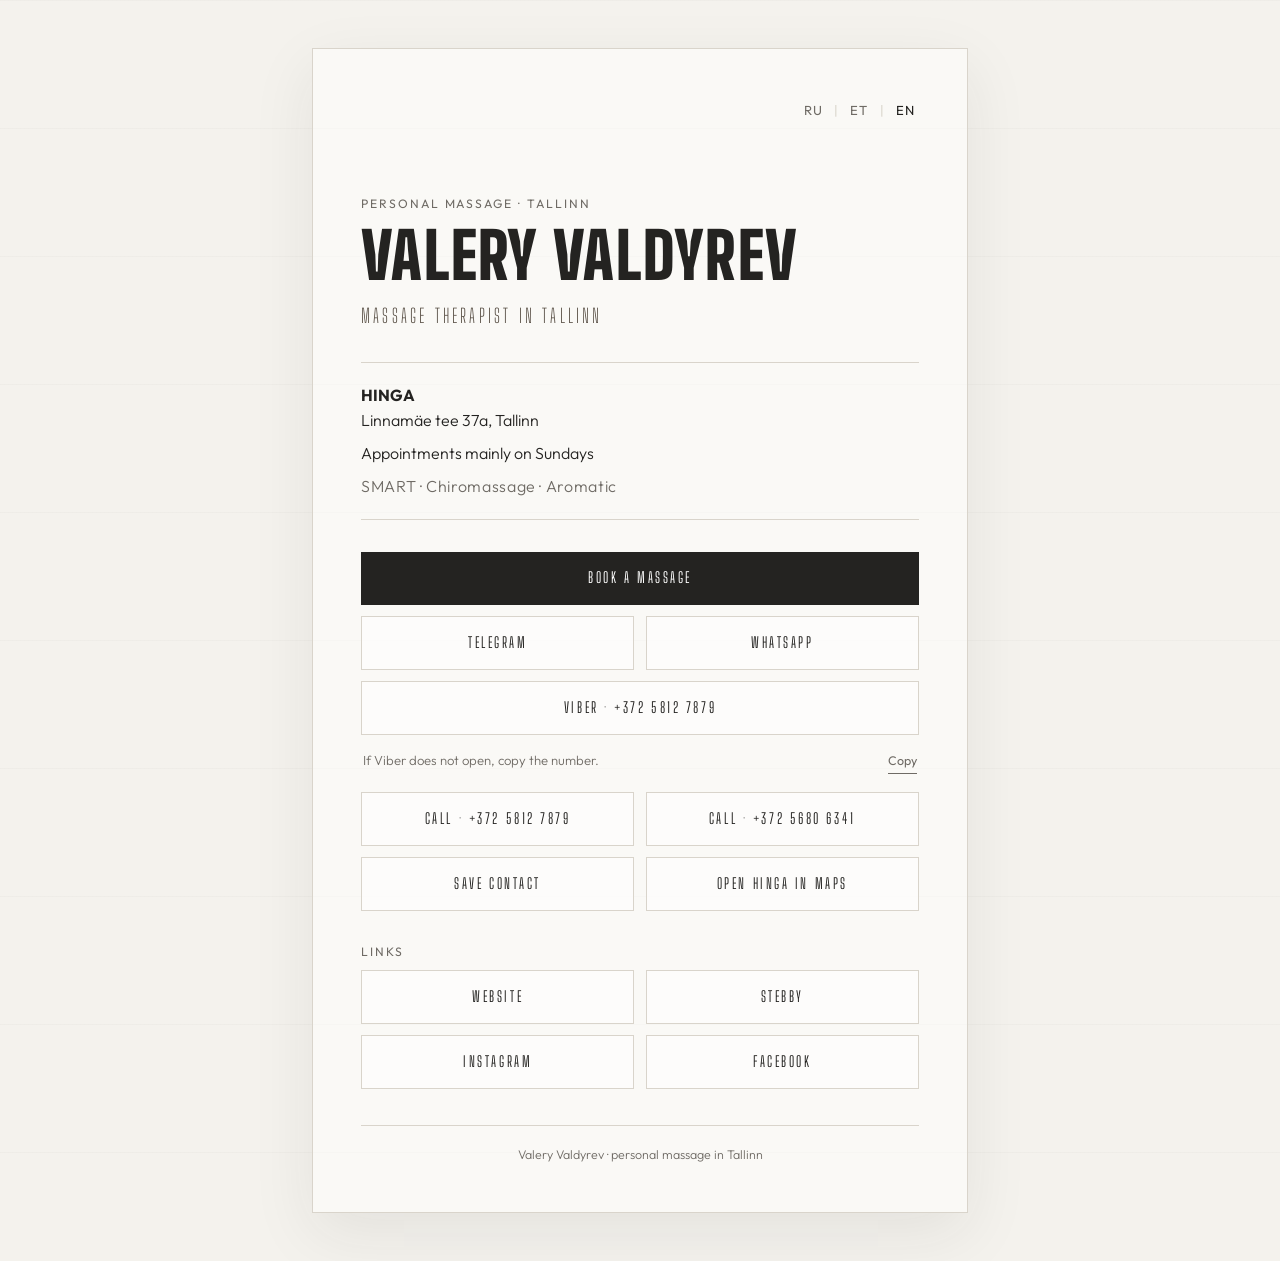
==== card/index.html @ 61d36085 "Add multilingual electronic contact card" ====
<!doctype html>
<html lang="ru">
<head>
  <meta charset="utf-8">
  <meta name="viewport" content="width=device-width, initial-scale=1">
  <meta name="theme-color" content="#242321">
  <meta name="description" content="Valery Valdyrev — massage therapist in Tallinn. Contacts, booking and social links.">
  <title>Valery Valdyrev — массажист в Таллинне</title>
  <link rel="preconnect" href="https://fonts.googleapis.com">
  <link rel="preconnect" href="https://fonts.gstatic.com" crossorigin>
  <link href="https://fonts.googleapis.com/css2?family=Big+Shoulders+Display:wght@300;400;700;900&amp;family=Montserrat:wght@300;400&amp;family=Outfit:wght@300;400&amp;family=Roboto+Condensed:wght@300;400;700;900&amp;display=swap" rel="stylesheet">
  <link rel="stylesheet" href="../assets/styles.css">
  <style>
    .card-page {
      min-width: 20rem;
      min-height: 100vh;
      padding: clamp(1rem, 4vw, 3rem) 1rem;
      background:
        linear-gradient(rgba(36, 35, 33, .025) 1px, transparent 1px),
        var(--paper);
      background-size: 100% 8rem;
    }

    .card-shell {
      width: min(100%, 41rem);
      margin: 0 auto;
      padding: clamp(1.35rem, 5vw, 3rem);
      border: 1px solid var(--line);
      background: rgba(255, 255, 255, .48);
      box-shadow: 0 1.25rem 3.75rem rgba(36, 35, 33, .08);
    }

    .card-language {
      display: flex;
      justify-content: flex-end;
      align-items: center;
      gap: .45rem;
      margin-bottom: clamp(2.25rem, 7vw, 4.5rem);
      font: 400 .82rem/1.4 var(--body);
      letter-spacing: .08em;
    }

    .card-language button {
      padding: .25rem;
      border: 0;
      background: transparent;
      color: var(--muted);
      cursor: pointer;
      font: inherit;
      letter-spacing: inherit;
    }

    .card-language button[aria-pressed="true"],
    .card-language button:hover {
      color: var(--ink);
    }

    .card-language span { color: var(--line); }

    .card-eyebrow,
    .card-section-title {
      margin: 0 0 .65rem;
      color: var(--muted);
      font: 400 .76rem/1.4 var(--body);
      letter-spacing: .16em;
      text-transform: uppercase;
    }

    .card-title {
      margin: 0;
      font: 900 clamp(2.35rem, 10vw, 4rem)/1.02 var(--display);
      letter-spacing: .08rem;
      text-transform: uppercase;
    }

    .card-role {
      margin: .85rem 0 2rem;
      color: var(--accent);
      font: 300 clamp(1rem, 3vw, 1.2rem)/1.5 var(--display);
      letter-spacing: .2rem;
      text-transform: uppercase;
    }

    .card-facts {
      margin-bottom: 2rem;
      padding: 1.25rem 0;
      border-top: 1px solid var(--line);
      border-bottom: 1px solid var(--line);
    }

    .card-facts p { margin: 0; line-height: 1.55; }
    .card-facts p + p { margin-top: .5rem; }
    .card-facts .card-services { color: var(--muted); letter-spacing: .04em; }

    .card-actions,
    .card-grid {
      display: grid;
      gap: .7rem;
    }

    .card-grid { grid-template-columns: repeat(2, minmax(0, 1fr)); }

    .card-button.button {
      width: 100%;
      min-height: 3.35rem;
      padding: .75rem 1rem;
      border-color: var(--line);
      background: rgba(255, 255, 255, .62);
      color: var(--ink);
      font-size: .92rem;
      letter-spacing: .16rem;
      line-height: 1.35;
      text-align: center;
      cursor: pointer;
    }

    .card-button.button:hover,
    .card-button.button:focus-visible {
      border-color: var(--ink);
      background: var(--white);
    }

    .card-button.card-primary {
      border-color: var(--ink);
      background: var(--ink);
      color: var(--white);
    }

    .card-button.card-primary:hover,
    .card-button.card-primary:focus-visible {
      background: transparent;
      color: var(--ink);
    }

    .card-section-title { margin-top: 2rem; }

    .card-viber-note {
      display: flex;
      align-items: center;
      justify-content: space-between;
      gap: .75rem;
      margin: -.1rem 0 .1rem;
      padding: .2rem .15rem .35rem;
      color: var(--muted);
      font-size: .82rem;
      line-height: 1.45;
    }

    .card-copy {
      flex: 0 0 auto;
      padding: .25rem 0;
      border: 0;
      border-bottom: 1px solid currentColor;
      background: transparent;
      color: inherit;
      font: 400 .78rem/1.4 var(--body);
      cursor: pointer;
    }

    .card-footer {
      margin-top: 2.25rem;
      padding-top: 1.25rem;
      border-top: 1px solid var(--line);
      color: var(--muted);
      font-size: .78rem;
      line-height: 1.5;
      text-align: center;
    }

    @media (max-width: 31rem) {
      .card-page { padding: 0; }
      .card-shell {
        min-height: 100vh;
        padding: 1.25rem;
        border: 0;
        box-shadow: none;
      }
      .card-language { margin-bottom: 2.5rem; }
      .card-grid { grid-template-columns: 1fr; }
      .card-title { font-size: clamp(2.25rem, 13vw, 3.25rem); }
    }
  </style>
</head>
<body class="card-page">
  <a class="skip-link" href="#main" data-i18n="skip">К основному содержанию</a>
  <main class="card-shell" id="main">
    <nav class="card-language" aria-label="Language">
      <button type="button" data-lang="ru" aria-pressed="false">RU</button><span aria-hidden="true">|</span>
      <button type="button" data-lang="et" aria-pressed="false">ET</button><span aria-hidden="true">|</span>
      <button type="button" data-lang="en" aria-pressed="false">EN</button>
    </nav>

    <header>
      <p class="card-eyebrow" data-i18n="eyebrow">Персональный массаж · Таллинн</p>
      <h1 class="card-title">Valery Valdyrev</h1>
      <p class="card-role" data-i18n="role">Массажист в Таллинне</p>
    </header>

    <section class="card-facts" aria-label="Practice details">
      <p><strong>HINGA</strong><br>Linnamäe tee 37a, Tallinn</p>
      <p data-i18n="sunday">Приём преимущественно по воскресеньям</p>
      <p class="card-services">SMART · Chiromassage · Aromatic</p>
    </section>

    <section class="card-actions" aria-label="Contact actions">
      <a class="button card-button card-primary" href="https://calendar.app.google/DD5P1f2JTCo2FeZb6" target="_blank" rel="noopener" data-i18n="book">Записаться на массаж</a>

      <div class="card-grid">
        <a class="button card-button" href="https://t.me/ValeryValdyrevMassage" target="_blank" rel="noopener">Telegram</a>
        <a class="button card-button" href="https://wa.me/37256806341" target="_blank" rel="noopener">WhatsApp</a>
      </div>

      <a class="button card-button" href="viber://chat?number=%2B37258127879">Viber · +372 5812 7879</a>
      <div class="card-viber-note">
        <span data-i18n="viberNote">Если Viber не открылся, скопируйте номер.</span>
        <button class="card-copy" type="button" data-copy-number="+37258127879" data-i18n="copy">Копировать</button>
      </div>

      <div class="card-grid">
        <a class="button card-button" href="tel:+37258127879"><span data-i18n="call">Позвонить</span>&nbsp;· +372 5812 7879</a>
        <a class="button card-button" href="tel:+37256806341"><span data-i18n="call">Позвонить</span>&nbsp;· +372 5680 6341</a>
      </div>

      <div class="card-grid">
        <a class="button card-button" href="valery-valdyrev.vcf" download data-i18n="save">Сохранить контакт</a>
        <a class="button card-button" href="https://www.google.com/maps/search/?api=1&amp;query=HINGA%2C%20Linnam%C3%A4e%20tee%2037a%2C%20Tallinn" target="_blank" rel="noopener" data-i18n="map">Открыть HINGA на карте</a>
      </div>
    </section>

    <p class="card-section-title" data-i18n="more">Ссылки</p>
    <section class="card-grid" aria-label="More links">
      <a class="button card-button" href="https://valeryvaldyrev-cyber.github.io/BST/" target="_blank" rel="noopener" data-i18n="site">Сайт</a>
      <a class="button card-button" href="https://app.stebby.eu/group/bodysoultime/services" target="_blank" rel="noopener">Stebby</a>
      <a class="button card-button" href="https://www.instagram.com/valery_valdyrev_massage/" target="_blank" rel="noopener">Instagram</a>
      <a class="button card-button" href="https://www.facebook.com/profile.php?id=61594627763206" target="_blank" rel="noopener">Facebook</a>
    </section>

    <footer class="card-footer" data-i18n="footer">Valery Valdyrev · персональный массаж в Таллинне</footer>
  </main>

  <script>
    const translations = {
      ru: {
        title: "Valery Valdyrev — массажист в Таллинне",
        skip: "К основному содержанию",
        eyebrow: "Персональный массаж · Таллинн",
        role: "Массажист в Таллинне",
        sunday: "Приём преимущественно по воскресеньям",
        book: "Записаться на массаж",
        viberNote: "Если Viber не открылся, скопируйте номер.",
        copy: "Копировать",
        copied: "Скопировано",
        call: "Позвонить",
        save: "Сохранить контакт",
        map: "Открыть HINGA на карте",
        more: "Ссылки",
        site: "Сайт",
        footer: "Valery Valdyrev · персональный массаж в Таллинне"
      },
      et: {
        title: "Valery Valdyrev — massöör Tallinnas",
        skip: "Liigu põhisisu juurde",
        eyebrow: "Personaalne massaaž · Tallinn",
        role: "Massöör Tallinnas",
        sunday: "Vastuvõtt peamiselt pühapäeviti",
        book: "Broneeri massaaž",
        viberNote: "Kui Viber ei avane, kopeeri number.",
        copy: "Kopeeri",
        copied: "Kopeeritud",
        call: "Helista",
        save: "Salvesta kontakt",
        map: "Ava HINGA kaardil",
        more: "Lingid",
        site: "Veebileht",
        footer: "Valery Valdyrev · personaalne massaaž Tallinnas"
      },
      en: {
        title: "Valery Valdyrev — massage therapist in Tallinn",
        skip: "Skip to main content",
        eyebrow: "Personal massage · Tallinn",
        role: "Massage therapist in Tallinn",
        sunday: "Appointments mainly on Sundays",
        book: "Book a massage",
        viberNote: "If Viber does not open, copy the number.",
        copy: "Copy",
        copied: "Copied",
        call: "Call",
        save: "Save contact",
        map: "Open HINGA in Maps",
        more: "Links",
        site: "Website",
        footer: "Valery Valdyrev · personal massage in Tallinn"
      }
    };

    let currentLanguage = "ru";

    function setLanguage(language) {
      currentLanguage = translations[language] ? language : "ru";
      const copy = translations[currentLanguage];
      document.documentElement.lang = currentLanguage;
      document.title = copy.title;
      document.querySelectorAll("[data-i18n]").forEach((element) => {
        element.textContent = copy[element.dataset.i18n];
      });
      document.querySelectorAll("[data-lang]").forEach((button) => {
        button.setAttribute("aria-pressed", String(button.dataset.lang === currentLanguage));
      });
      localStorage.setItem("card-language", currentLanguage);
    }

    document.querySelectorAll("[data-lang]").forEach((button) => {
      button.addEventListener("click", () => setLanguage(button.dataset.lang));
    });

    document.querySelector("[data-copy-number]").addEventListener("click", async (event) => {
      const button = event.currentTarget;
      const number = button.dataset.copyNumber;
      try {
        if (navigator.clipboard && window.isSecureContext) {
          await navigator.clipboard.writeText(number);
        } else {
          const input = document.createElement("textarea");
          input.value = number;
          input.setAttribute("readonly", "");
          input.style.position = "fixed";
          input.style.opacity = "0";
          document.body.appendChild(input);
          input.select();
          document.execCommand("copy");
          input.remove();
        }
        button.textContent = translations[currentLanguage].copied;
        window.setTimeout(() => {
          button.textContent = translations[currentLanguage].copy;
        }, 1800);
      } catch (error) {
        window.prompt(translations[currentLanguage].copy, number);
      }
    });

    const savedLanguage = localStorage.getItem("card-language");
    const browserLanguage = navigator.language.slice(0, 2).toLowerCase();
    setLanguage(savedLanguage || (translations[browserLanguage] ? browserLanguage : "ru"));
  </script>
</body>
</html>
---- assets/styles.css ----
:root {
  --ink: #242321;
  --muted: #6f6b65;
  --paper: #f4f2ed;
  --paper-deep: #ebe7df;
  --white: #fff;
  --line: #d9d4cb;
  --accent: #584f45;
  --display: "Big Shoulders Display", "Roboto Condensed", "Arial Narrow", sans-serif;
  --body: "Outfit", "Montserrat", Arial, sans-serif;
  --content: 47.5rem;
  --measure: 47.5rem;
}

* {
  box-sizing: border-box;
}

html {
  scroll-behavior: smooth;
  scroll-padding-top: 5rem;
}

body {
  margin: 0;
  background: var(--paper);
  color: var(--ink);
  font-family: var(--body);
  font-size: 1rem;
  font-weight: 300;
  line-height: 1.7;
}

body.menu-open {
  overflow: hidden;
}

a {
  color: inherit;
}

.location-link {
  color: inherit;
  text-decoration: none;
  transition: opacity .2s ease;
}

.location-link:hover {
  opacity: .72;
}

.location-link:focus-visible {
  outline: 1px solid currentColor;
  outline-offset: 3px;
  opacity: .82;
}

img {
  display: block;
  max-width: 100%;
}

button,
a {
  -webkit-tap-highlight-color: transparent;
}

:focus-visible {
  outline: 3px solid #8b7764;
  outline-offset: 4px;
}

.skip-link {
  position: fixed;
  left: 1rem;
  top: 1rem;
  z-index: 2000;
  transform: translateY(-200%);
  background: var(--ink);
  color: var(--white);
  padding: .65rem 1rem;
  text-decoration: none;
}

.skip-link:focus {
  transform: none;
}

.shell {
  width: min(calc(100% - 2.5rem), var(--content));
  margin-inline: auto;
}

.site-header {
  position: absolute;
  inset: 0 0 auto;
  z-index: 20;
  color: var(--white);
}

.header-inner {
  width: min(calc(100% - 5rem), 68.75rem);
  min-height: 4.5rem;
  display: flex;
  align-items: center;
  justify-content: flex-end;
  gap: 1.5rem;
}

.wordmark {
  display: none;
}

.header-actions {
  display: flex;
  align-items: center;
  gap: 1.25rem;
}

.language-switcher {
  display: flex;
  align-items: center;
  gap: .5rem;
  font-family: var(--body);
  font-size: .88rem;
  font-weight: 400;
  letter-spacing: .08em;
}

.language-switcher a {
  color: rgba(255,255,255,.6);
  text-decoration: none;
}

.language-switcher a[aria-current="page"],
.language-switcher a:hover {
  color: var(--white);
}

.language-switcher span {
  color: rgba(255,255,255,.3);
}

.menu-toggle {
  display: none;
  align-items: center;
  gap: .65rem;
  border: 0;
  background: transparent;
  color: inherit;
  cursor: pointer;
  font: 400 1.05rem/1 var(--display);
  letter-spacing: .375rem;
  padding: .75rem 0;
  text-transform: uppercase;
}

.menu-lines,
.menu-lines::before,
.menu-lines::after {
  display: block;
  width: 1.15rem;
  height: 1px;
  background: currentColor;
  content: "";
  transition: transform .2s ease;
}

.menu-lines::before { transform: translateY(-.35rem); }
.menu-lines::after { transform: translateY(.3rem); }

.desktop-nav {
  position: absolute;
  left: 0;
  right: 0;
  bottom: 0;
  z-index: 2;
  border-top: 1px solid rgba(255,255,255,.24);
  min-height: 6.6rem;
  display: flex;
  align-items: center;
  background: rgba(37,36,33,.88);
  backdrop-filter: blur(10px);
}

.desktop-nav ul {
  display: flex;
  justify-content: center;
  list-style: none;
  margin: 0;
  padding: 0;
  width: 100%;
}

.desktop-nav a {
  display: block;
  padding: .875rem 1rem;
  color: rgba(255,255,255,.84);
  font: 400 1.15rem/1.7 var(--display);
  letter-spacing: .375rem;
  text-decoration: none;
  text-transform: uppercase;
}

.desktop-nav a:hover {
  color: var(--white);
}

.mobile-nav {
  position: fixed;
  inset: 0;
  z-index: 1000;
  display: grid;
  place-items: center;
  visibility: hidden;
  opacity: 0;
  background: rgba(27,26,24,.97);
  color: var(--white);
  transition: opacity .2s ease, visibility .2s ease;
}

.mobile-nav.open {
  visibility: visible;
  opacity: 1;
}

.mobile-nav ul {
  width: min(100%, 28rem);
  list-style: none;
  margin: 0;
  padding: 0;
}

.mobile-nav li {
  border-top: 1px solid rgba(255,255,255,.1);
}

.mobile-nav li:last-child {
  border-bottom: 1px solid rgba(255,255,255,.1);
}

.mobile-nav a {
  display: block;
  padding: 1rem 2rem;
  font: 400 1.15rem/1.7 var(--display);
  letter-spacing: .375rem;
  text-align: center;
  text-decoration: none;
  text-transform: uppercase;
}

.menu-close {
  position: absolute;
  top: 1rem;
  right: 1rem;
  width: 3rem;
  height: 3rem;
  border: 0;
  background: transparent;
  color: var(--white);
  cursor: pointer;
  font: 300 2rem/1 var(--body);
}

.hero {
  position: relative;
  min-height: 100svh;
  display: flex;
  align-items: center;
  justify-content: center;
  overflow: hidden;
  padding: 5rem 1.25rem 6.6rem;
  background: #292724;
  color: var(--white);
}

.hero::before {
  position: absolute;
  inset: 0;
  pointer-events: none;
  background:
    linear-gradient(rgba(20,19,17,.75), rgba(20,19,17,.75)),
    url("../pexels-anntarazevich-6560304.jpg") 68% 42% / cover no-repeat;
  content: "";
}

.hero::after {
  position: absolute;
  inset: 0;
  pointer-events: none;
  background: linear-gradient(180deg, rgba(0,0,0,.1), transparent 30%, rgba(0,0,0,.18));
  content: "";
}

.hero-content {
  position: relative;
  z-index: 1;
  width: min(100%, 30.65rem);
  display: flex;
  flex-direction: column;
  align-items: center;
  margin-inline: auto;
  text-align: center;
}

.hero-content.shell {
  width: min(100%, 30.65rem);
}

.hero-kicker {
  display: none;
}

.hero h1 {
  order: 1;
  width: 100%;
  max-width: none;
  margin: 0 0 .625rem;
  font: 900 4rem/1.7 var(--display);
  letter-spacing: .125rem;
  text-transform: uppercase;
}

.hero-role {
  order: 2;
  width: 100%;
  margin: 0 0 .9375rem;
  font: 300 1.2rem/1.7 var(--display);
  letter-spacing: .25rem;
  text-transform: uppercase;
}

.hero-services {
  order: 3;
  margin: 0;
  color: rgba(255,255,255,.7);
  font-size: .82rem;
  letter-spacing: .09em;
}

.hero-location {
  order: 5;
  margin: 1.5rem 0 0;
  color: rgba(255,255,255,.8);
  font-size: .95rem;
  font-weight: 300;
  letter-spacing: .03125rem;
  line-height: 1.5;
}

.button {
  display: inline-flex;
  align-items: center;
  justify-content: center;
  border: 1px solid currentColor;
  font: 400 1rem/1.7 var(--display);
  letter-spacing: .375rem;
  padding: .875rem 2.25rem;
  text-decoration: none;
  text-transform: uppercase;
  transition: background .2s ease, color .2s ease, border-color .2s ease;
}

.hero .button {
  order: 4;
  margin-top: 2rem;
  color: var(--white);
}

.hero .button:hover {
  background: var(--white);
  color: var(--ink);
}

.button-dark {
  background: var(--ink);
  color: var(--white);
  border-color: var(--ink);
}

.button-dark:hover {
  background: transparent;
  color: var(--ink);
}

.section {
  padding: 3.75rem 1.25rem;
}

.section + .section {
  border-top: 1px solid var(--line);
}

.section-eyebrow {
  margin: 0 0 .5rem;
  color: var(--muted);
  font: 400 .8rem/1.4 var(--body);
  letter-spacing: .16em;
  text-transform: uppercase;
}

.section h2 {
  max-width: none;
  margin: 0 0 1.5625rem;
  padding: 0 0 .625rem;
  border-bottom: 1px solid var(--line);
  font: 700 1.6rem/1.7 var(--display);
  letter-spacing: .1875rem;
  text-transform: uppercase;
}

.intro {
  max-width: var(--measure);
  color: var(--muted);
  font-size: 1rem;
  line-height: 1.7;
}

.price-list {
  width: calc(100% - 5.125rem);
  margin: 1.5625rem auto 0;
}

.price-row {
  display: grid;
  grid-template-columns: minmax(0, 1fr) auto;
  gap: .35rem 1.25rem;
  align-items: start;
  padding: .9375rem 0;
  border-bottom: 1px solid var(--line);
}

.service-name {
  margin: 0;
  font: 400 1rem/1.7 var(--body);
  letter-spacing: normal;
}

.service-description {
  grid-column: 1 / -1;
  grid-row: 2;
  margin: 0;
  color: var(--muted);
  font-size: .95rem;
  line-height: 1.6;
}

.service-price {
  margin: 0;
  font-size: 1rem;
  line-height: 1.7;
  text-align: right;
  white-space: nowrap;
}

.section-cta {
  width: calc(100% - 5.125rem);
  margin: 1.875rem auto 0;
}

.section-cta .button {
  width: 100%;
}

.about-grid,
.location-grid {
  display: grid;
  grid-template-columns: minmax(0, 1fr) 16rem;
  gap: 3.5rem;
  align-items: center;
}

.about-copy p {
  max-width: var(--measure);
  margin: 0 0 .9375rem;
}

.about-photo {
  width: 100%;
  aspect-ratio: 4 / 5;
  margin: 0;
  overflow: hidden;
  background: var(--paper-deep);
}

.about-photo img {
  width: 100%;
  height: 100%;
  display: block;
  object-fit: cover;
  object-position: 39% 47%;
  transform: scale(1.42);
  transform-origin: 39% 47%;
}

.portrait-placeholder {
  min-height: 20rem;
  display: flex;
  align-items: flex-end;
  padding: 1rem;
  border: 1px solid var(--line);
  background: var(--paper-deep);
}

.portrait-placeholder span {
  background: rgba(244,242,237,.92);
  color: var(--ink);
  font-size: .78rem;
  letter-spacing: .08em;
  padding: .55rem .75rem;
  text-transform: uppercase;
}

.massage-cards {
  display: grid;
  grid-template-columns: repeat(3, 1fr);
  border-top: 1px solid var(--ink);
  border-bottom: 1px solid var(--ink);
}

.massage-card {
  min-height: 12rem;
  display: flex;
  flex-direction: column;
  padding: 1.5rem;
  border-right: 1px solid var(--line);
}

.massage-card:last-child {
  border-right: 0;
}

.massage-number {
  color: var(--muted);
  font: 400 .75rem/1 var(--display);
  letter-spacing: .12em;
}

.massage-card h3 {
  margin: auto 0 .75rem;
  font: 700 1.25rem/1.4 var(--display);
  letter-spacing: .08em;
  text-transform: uppercase;
}

.massage-card p {
  margin: 0;
  color: var(--muted);
}

.faq-list {
  border-top: 1px solid var(--ink);
}

.faq-item {
  border-bottom: 1px solid var(--line);
}

.faq-question {
  width: 100%;
  display: grid;
  grid-template-columns: 1fr auto;
  gap: 2rem;
  align-items: center;
  border: 0;
  background: transparent;
  color: var(--ink);
  cursor: pointer;
  font: 400 1.1rem/normal var(--body);
  letter-spacing: .03125rem;
  padding: 1.25rem 0;
  text-align: left;
}

.faq-icon {
  font-size: 1.5rem;
  font-weight: 300;
  transition: transform .2s ease;
}

.faq-question[aria-expanded="true"] .faq-icon {
  transform: rotate(45deg);
}

.faq-answer {
  max-width: var(--measure);
  overflow: hidden;
}

.faq-answer[hidden] {
  display: none;
}

.faq-answer p {
  margin: 0;
  padding: 0 3rem 1.25rem 0;
  color: var(--muted);
}

.location-card {
  padding: 2rem;
  background: var(--paper-deep);
}

.location-card h3 {
  margin: 0 0 1rem;
  font: 700 1.5rem/1.4 var(--display);
  letter-spacing: .08em;
  text-transform: uppercase;
}

.location-card address {
  font-style: normal;
}

.contact-list {
  list-style: none;
  margin: 2rem 0 0;
  padding: 0;
}

.contact-list li {
  display: grid;
  grid-template-columns: 6rem 1fr;
  gap: 1rem;
  padding: .85rem 0;
  border-bottom: 1px solid var(--line);
}

.contact-label {
  color: var(--muted);
  font-size: .78rem;
  letter-spacing: .1em;
  text-transform: uppercase;
}

.todo-links {
  margin-top: 1.5rem;
  color: var(--muted);
  font-size: .85rem;
}

.closing {
  background: var(--ink);
  color: var(--white);
  text-align: center;
}

.closing h2 {
  max-width: none;
  margin-inline: auto;
}

.closing p {
  margin: -1rem 0 1.8rem;
  color: rgba(255,255,255,.68);
}

.closing .button:hover {
  background: var(--white);
  color: var(--ink);
}

.site-footer {
  padding: 2rem 0;
  border-top: 1px solid rgba(255,255,255,.12);
  background: var(--ink);
  color: rgba(255,255,255,.55);
  font-size: .8rem;
}

.footer-inner {
  display: flex;
  justify-content: space-between;
  gap: 2rem;
}

.site-footer p {
  margin: 0;
}

@media (max-width: 820px) {
  .desktop-nav { display: none; }
  .menu-toggle {
    position: fixed;
    left: 50%;
    bottom: 0;
    z-index: 900;
    display: inline-flex;
    transform: translateX(-50%);
    margin: 0;
    padding: 1rem 1.125rem;
    line-height: normal;
    background: rgba(37,36,33,.9);
    backdrop-filter: blur(10px);
  }

  .header-inner {
    width: calc(100% - 2.5rem);
    min-height: 4rem;
  }

  .hero {
    min-height: 100svh;
    padding: 4rem 1.25rem 3.3125rem;
  }

  .hero::before {
    background:
      linear-gradient(180deg, rgba(24,23,21,.52), rgba(24,23,21,.76)),
      url("../pexels-anntarazevich-6560304.jpg") 65% center / cover no-repeat;
  }

  .hero h1 {
    font-size: 2rem;
    line-height: 1.7;
  }

  .about-grid,
  .location-grid {
    grid-template-columns: 1fr;
  }

  .portrait-placeholder {
    min-height: 20rem;
    max-width: 22rem;
  }

  .about-photo {
    max-width: 22rem;
  }

  .massage-cards {
    grid-template-columns: 1fr;
  }

  .massage-card {
    min-height: 10rem;
    border-right: 0;
    border-bottom: 1px solid var(--line);
  }

  .massage-card:last-child {
    border-bottom: 0;
  }
}

@media (max-width: 520px) {
  .shell {
    width: min(calc(100% - 2.5rem), var(--content));
  }

  .header-actions {
    gap: .8rem;
  }

  .language-switcher {
    gap: .4rem;
    font-size: .82rem;
  }

  .hero-services {
    font-size: .78rem;
    letter-spacing: .06em;
  }

  .hero .button {
    max-width: 100%;
    padding-inline: 1.5rem;
  }

  .section {
    padding: 2.5rem 1.25rem;
  }

  .section h2 {
    font-size: 1.4rem;
    line-height: 1.7;
  }

  .price-list,
  .section-cta {
    width: calc(100% - 2.625rem);
  }

  .contact-list li {
    grid-template-columns: 1fr;
    gap: .25rem;
  }

  .footer-inner {
    flex-direction: column;
    gap: .5rem;
  }
}

@media (prefers-reduced-motion: reduce) {
  html { scroll-behavior: auto; }
  *, *::before, *::after {
    scroll-behavior: auto !important;
    transition-duration: .01ms !important;
  }
}
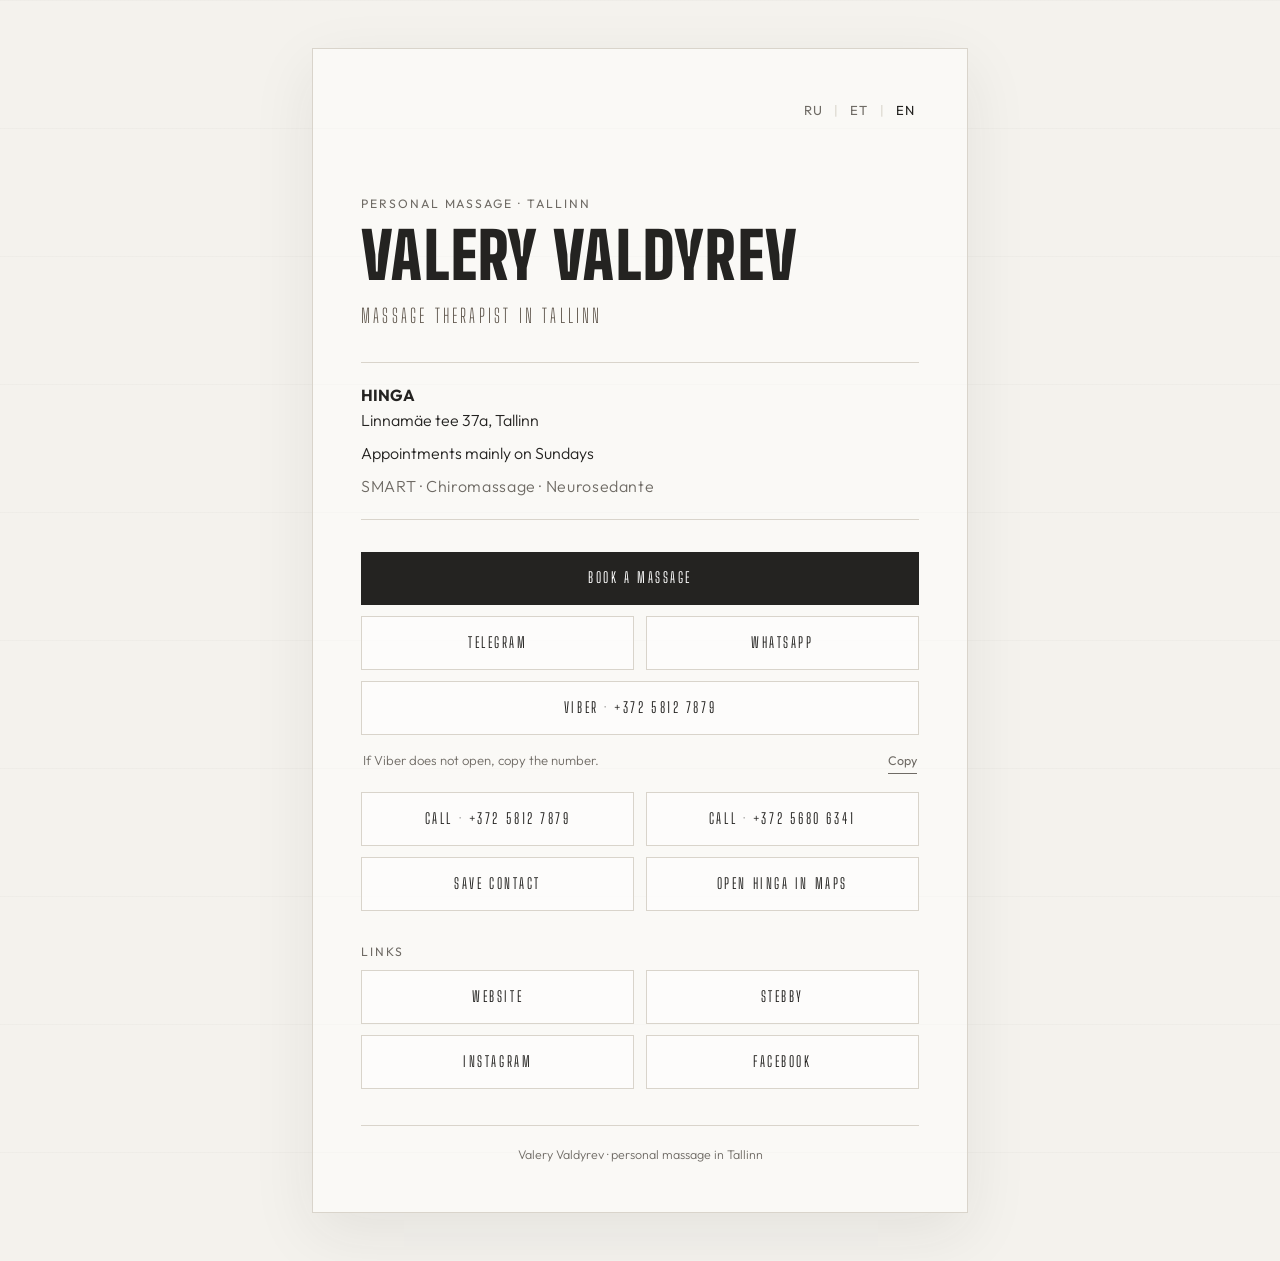
==== commit ad6f63ac: "Update e-card service to Neurosedante" ====
--- a/card/index.html
+++ b/card/index.html
@@ -199,7 +199,7 @@
     <section class="card-facts" aria-label="Practice details">
       <p><strong>HINGA</strong><br>Linnamäe tee 37a, Tallinn</p>
       <p data-i18n="sunday">Приём преимущественно по воскресеньям</p>
-      <p class="card-services">SMART · Chiromassage · Aromatic</p>
+      <p class="card-services">SMART · Chiromassage · Neurosedante</p>
     </section>
 
     <section class="card-actions" aria-label="Contact actions">
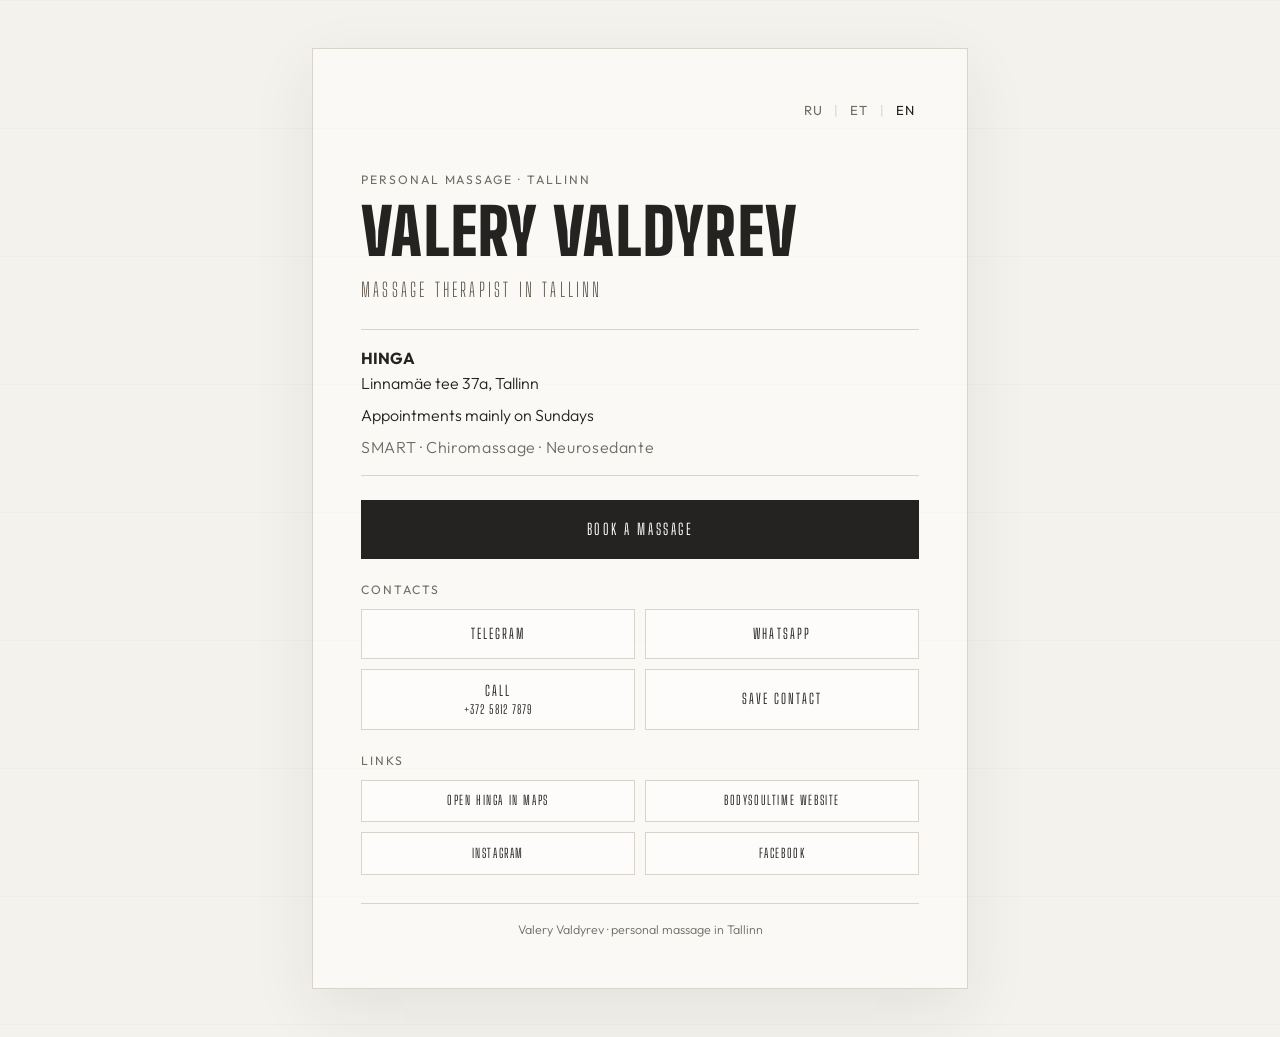
==== commit ad16d343: "Compact digital card contacts and links" ====
--- a/card/index.html
+++ b/card/index.html
@@ -35,7 +35,7 @@
       justify-content: flex-end;
       align-items: center;
       gap: .45rem;
-      margin-bottom: clamp(2.25rem, 7vw, 4.5rem);
+      margin-bottom: clamp(1.5rem, 5vw, 3rem);
       font: 400 .82rem/1.4 var(--body);
       letter-spacing: .08em;
     }
@@ -74,7 +74,7 @@
     }
 
     .card-role {
-      margin: .85rem 0 2rem;
+      margin: .75rem 0 1.5rem;
       color: var(--accent);
       font: 300 clamp(1rem, 3vw, 1.2rem)/1.5 var(--display);
       letter-spacing: .2rem;
@@ -82,35 +82,44 @@
     }
 
     .card-facts {
-      margin-bottom: 2rem;
-      padding: 1.25rem 0;
+      margin-bottom: 1.5rem;
+      padding: 1rem 0;
       border-top: 1px solid var(--line);
       border-bottom: 1px solid var(--line);
     }
 
     .card-facts p { margin: 0; line-height: 1.55; }
-    .card-facts p + p { margin-top: .5rem; }
+    .card-facts p + p { margin-top: .45rem; }
     .card-facts .card-services { color: var(--muted); letter-spacing: .04em; }
 
-    .card-actions,
-    .card-grid {
+    .card-actions {
       display: grid;
       gap: .7rem;
     }
 
-    .card-grid { grid-template-columns: repeat(2, minmax(0, 1fr)); }
+    .card-contact-grid,
+    .card-secondary {
+      display: grid;
+      grid-template-columns: repeat(2, minmax(0, 1fr));
+      gap: .65rem;
+    }
 
     .card-button.button {
+      display: flex;
+      align-items: center;
+      justify-content: center;
       width: 100%;
-      min-height: 3.35rem;
-      padding: .75rem 1rem;
+      min-height: 3.15rem;
+      padding: .7rem .85rem;
       border-color: var(--line);
       background: rgba(255, 255, 255, .62);
       color: var(--ink);
-      font-size: .92rem;
-      letter-spacing: .16rem;
-      line-height: 1.35;
+      font-size: .88rem;
+      letter-spacing: .13rem;
+      line-height: 1.3;
       text-align: center;
+      white-space: normal;
+      overflow-wrap: anywhere;
       cursor: pointer;
     }
 
@@ -121,9 +130,12 @@
     }
 
     .card-button.card-primary {
+      min-height: 3.65rem;
       border-color: var(--ink);
       background: var(--ink);
       color: var(--white);
+      font-size: .96rem;
+      letter-spacing: .16rem;
     }
 
     .card-button.card-primary:hover,
@@ -132,34 +144,30 @@
       color: var(--ink);
     }
 
-    .card-section-title { margin-top: 2rem; }
-
-    .card-viber-note {
-      display: flex;
-      align-items: center;
-      justify-content: space-between;
-      gap: .75rem;
-      margin: -.1rem 0 .1rem;
-      padding: .2rem .15rem .35rem;
-      color: var(--muted);
-      font-size: .82rem;
-      line-height: 1.45;
-    }
-
-    .card-copy {
-      flex: 0 0 auto;
-      padding: .25rem 0;
-      border: 0;
-      border-bottom: 1px solid currentColor;
-      background: transparent;
-      color: inherit;
-      font: 400 .78rem/1.4 var(--body);
-      cursor: pointer;
+    .card-call {
+      flex-direction: column;
+      gap: .12rem;
+    }
+
+    .card-number {
+      font-size: .76rem;
+      letter-spacing: .06rem;
+    }
+
+    .card-section-title {
+      margin: 1.4rem 0 .65rem;
+    }
+
+    .card-button.card-compact {
+      min-height: 2.65rem;
+      padding: .55rem .65rem;
+      font-size: .8rem;
+      letter-spacing: .1rem;
     }
 
     .card-footer {
-      margin-top: 2.25rem;
-      padding-top: 1.25rem;
+      margin-top: 1.75rem;
+      padding-top: 1.1rem;
       border-top: 1px solid var(--line);
       color: var(--muted);
       font-size: .78rem;
@@ -169,15 +177,47 @@
 
     @media (max-width: 31rem) {
       .card-page { padding: 0; }
+
       .card-shell {
         min-height: 100vh;
-        padding: 1.25rem;
+        padding: 1rem 1.1rem 1.25rem;
         border: 0;
         box-shadow: none;
       }
-      .card-language { margin-bottom: 2.5rem; }
-      .card-grid { grid-template-columns: 1fr; }
+
+      .card-language { margin-bottom: 1.25rem; }
       .card-title { font-size: clamp(2.25rem, 13vw, 3.25rem); }
+      .card-role { margin: .65rem 0 1.2rem; }
+      .card-facts { margin-bottom: 1.2rem; padding: .85rem 0; }
+
+      .card-contact-grid,
+      .card-secondary {
+        gap: .5rem;
+      }
+
+      .card-button.button {
+        min-height: 3rem;
+        padding: .62rem .45rem;
+        font-size: .78rem;
+        letter-spacing: .08rem;
+      }
+
+      .card-button.card-primary {
+        min-height: 3.5rem;
+        font-size: .88rem;
+        letter-spacing: .12rem;
+      }
+
+      .card-button.card-compact {
+        min-height: 2.55rem;
+        padding: .5rem .4rem;
+        font-size: .74rem;
+        letter-spacing: .07rem;
+      }
+
+      .card-number { font-size: .7rem; }
+      .card-section-title { margin-top: 1.25rem; }
+      .card-footer { margin-top: 1.5rem; }
     }
   </style>
 </head>
@@ -204,35 +244,25 @@
 
     <section class="card-actions" aria-label="Contact actions">
       <a class="button card-button card-primary" href="https://calendar.app.google/DD5P1f2JTCo2FeZb6" target="_blank" rel="noopener" data-i18n="book">Записаться на массаж</a>
-
-      <div class="card-grid">
-        <a class="button card-button" href="https://t.me/ValeryValdyrevMassage" target="_blank" rel="noopener">Telegram</a>
-        <a class="button card-button" href="https://wa.me/37256806341" target="_blank" rel="noopener">WhatsApp</a>
-      </div>
-
-      <a class="button card-button" href="viber://chat?number=%2B37258127879">Viber · +372 5812 7879</a>
-      <div class="card-viber-note">
-        <span data-i18n="viberNote">Если Viber не открылся, скопируйте номер.</span>
-        <button class="card-copy" type="button" data-copy-number="+37258127879" data-i18n="copy">Копировать</button>
-      </div>
-
-      <div class="card-grid">
-        <a class="button card-button" href="tel:+37258127879"><span data-i18n="call">Позвонить</span>&nbsp;· +372 5812 7879</a>
-        <a class="button card-button" href="tel:+37256806341"><span data-i18n="call">Позвонить</span>&nbsp;· +372 5680 6341</a>
-      </div>
-
-      <div class="card-grid">
-        <a class="button card-button" href="valery-valdyrev.vcf" download data-i18n="save">Сохранить контакт</a>
-        <a class="button card-button" href="https://www.google.com/maps/search/?api=1&amp;query=HINGA%2C%20Linnam%C3%A4e%20tee%2037a%2C%20Tallinn" target="_blank" rel="noopener" data-i18n="map">Открыть HINGA на карте</a>
-      </div>
     </section>
 
+    <p class="card-section-title" data-i18n="contacts">Контакты</p>
+    <section class="card-contact-grid" aria-label="Contacts">
+      <a class="button card-button" href="https://t.me/ValeryValdyrevMassage" target="_blank" rel="noopener">Telegram</a>
+      <a class="button card-button" href="https://wa.me/37258127879" target="_blank" rel="noopener">WhatsApp</a>
+      <a class="button card-button card-call" href="tel:+37258127879">
+        <span data-i18n="call">Позвонить</span>
+        <span class="card-number">+372 5812 7879</span>
+      </a>
+      <a class="button card-button" href="valery-valdyrev.vcf" download data-i18n="save">Сохранить контакт</a>
+    </section>
+
     <p class="card-section-title" data-i18n="more">Ссылки</p>
-    <section class="card-grid" aria-label="More links">
-      <a class="button card-button" href="https://valeryvaldyrev-cyber.github.io/BST/" target="_blank" rel="noopener" data-i18n="site">Сайт</a>
-      <a class="button card-button" href="https://app.stebby.eu/group/bodysoultime/services" target="_blank" rel="noopener">Stebby</a>
-      <a class="button card-button" href="https://www.instagram.com/valery_valdyrev_massage/" target="_blank" rel="noopener">Instagram</a>
-      <a class="button card-button" href="https://www.facebook.com/profile.php?id=61594627763206" target="_blank" rel="noopener">Facebook</a>
+    <section class="card-secondary" aria-label="More links">
+      <a class="button card-button card-compact" href="https://www.google.com/maps/search/?api=1&amp;query=HINGA%2C%20Linnam%C3%A4e%20tee%2037a%2C%20Tallinn" target="_blank" rel="noopener" data-i18n="map">Открыть HINGA на карте</a>
+      <a class="button card-button card-compact" href="https://valeryvaldyrev-cyber.github.io/BST/" target="_blank" rel="noopener" data-i18n="site">Сайт BodySoulTime</a>
+      <a class="button card-button card-compact" href="https://www.instagram.com/valery_valdyrev_massage/" target="_blank" rel="noopener">Instagram</a>
+      <a class="button card-button card-compact" href="https://www.facebook.com/profile.php?id=61594627763206" target="_blank" rel="noopener">Facebook</a>
     </section>
 
     <footer class="card-footer" data-i18n="footer">Valery Valdyrev · персональный массаж в Таллинне</footer>
@@ -247,14 +277,12 @@
         role: "Массажист в Таллинне",
         sunday: "Приём преимущественно по воскресеньям",
         book: "Записаться на массаж",
-        viberNote: "Если Viber не открылся, скопируйте номер.",
-        copy: "Копировать",
-        copied: "Скопировано",
+        contacts: "Контакты",
         call: "Позвонить",
         save: "Сохранить контакт",
         map: "Открыть HINGA на карте",
         more: "Ссылки",
-        site: "Сайт",
+        site: "Сайт BodySoulTime",
         footer: "Valery Valdyrev · персональный массаж в Таллинне"
       },
       et: {
@@ -264,14 +292,12 @@
         role: "Massöör Tallinnas",
         sunday: "Vastuvõtt peamiselt pühapäeviti",
         book: "Broneeri massaaž",
-        viberNote: "Kui Viber ei avane, kopeeri number.",
-        copy: "Kopeeri",
-        copied: "Kopeeritud",
+        contacts: "Kontaktid",
         call: "Helista",
         save: "Salvesta kontakt",
         map: "Ava HINGA kaardil",
         more: "Lingid",
-        site: "Veebileht",
+        site: "BodySoulTime veebileht",
         footer: "Valery Valdyrev · personaalne massaaž Tallinnas"
       },
       en: {
@@ -281,22 +307,18 @@
         role: "Massage therapist in Tallinn",
         sunday: "Appointments mainly on Sundays",
         book: "Book a massage",
-        viberNote: "If Viber does not open, copy the number.",
-        copy: "Copy",
-        copied: "Copied",
+        contacts: "Contacts",
         call: "Call",
         save: "Save contact",
         map: "Open HINGA in Maps",
         more: "Links",
-        site: "Website",
+        site: "BodySoulTime website",
         footer: "Valery Valdyrev · personal massage in Tallinn"
       }
     };
 
-    let currentLanguage = "ru";
-
     function setLanguage(language) {
-      currentLanguage = translations[language] ? language : "ru";
+      const currentLanguage = translations[language] ? language : "ru";
       const copy = translations[currentLanguage];
       document.documentElement.lang = currentLanguage;
       document.title = copy.title;
@@ -313,32 +335,6 @@
       button.addEventListener("click", () => setLanguage(button.dataset.lang));
     });
 
-    document.querySelector("[data-copy-number]").addEventListener("click", async (event) => {
-      const button = event.currentTarget;
-      const number = button.dataset.copyNumber;
-      try {
-        if (navigator.clipboard && window.isSecureContext) {
-          await navigator.clipboard.writeText(number);
-        } else {
-          const input = document.createElement("textarea");
-          input.value = number;
-          input.setAttribute("readonly", "");
-          input.style.position = "fixed";
-          input.style.opacity = "0";
-          document.body.appendChild(input);
-          input.select();
-          document.execCommand("copy");
-          input.remove();
-        }
-        button.textContent = translations[currentLanguage].copied;
-        window.setTimeout(() => {
-          button.textContent = translations[currentLanguage].copy;
-        }, 1800);
-      } catch (error) {
-        window.prompt(translations[currentLanguage].copy, number);
-      }
-    });
-
     const savedLanguage = localStorage.getItem("card-language");
     const browserLanguage = navigator.language.slice(0, 2).toLowerCase();
     setLanguage(savedLanguage || (translations[browserLanguage] ? browserLanguage : "ru"));
--- a/assets/styles.css
+++ b/assets/styles.css
@@ -338,9 +338,27 @@
   letter-spacing: .09em;
 }
 
+.hero-character {
+  order: 4;
+  margin: .65rem 0 0;
+  color: rgba(255,255,255,.84);
+  font-size: .9rem;
+  line-height: 1.5;
+}
+
+.hero-price {
+  order: 5;
+  margin: .75rem 0 0;
+  color: var(--white);
+  font-size: .95rem;
+  font-weight: 400;
+  letter-spacing: .02em;
+  line-height: 1.5;
+}
+
 .hero-location {
-  order: 5;
-  margin: 1.5rem 0 0;
+  order: 6;
+  margin: 1.25rem 0 0;
   color: rgba(255,255,255,.8);
   font-size: .95rem;
   font-weight: 300;
@@ -362,8 +380,8 @@
 }
 
 .hero .button {
-  order: 4;
-  margin-top: 2rem;
+  order: 7;
+  margin-top: 1.5rem;
   color: var(--white);
 }
 
@@ -681,17 +699,12 @@
 
 @media (max-width: 820px) {
   .desktop-nav { display: none; }
-  .menu-toggle {
-    position: fixed;
-    left: 50%;
-    bottom: 0;
+
+  .site-header {
+    position: sticky;
+    top: 0;
     z-index: 900;
-    display: inline-flex;
-    transform: translateX(-50%);
-    margin: 0;
-    padding: 1rem 1.125rem;
-    line-height: normal;
-    background: rgba(37,36,33,.9);
+    background: rgba(37,36,33,.92);
     backdrop-filter: blur(10px);
   }
 
@@ -700,8 +713,24 @@
     min-height: 4rem;
   }
 
+  .header-actions {
+    width: 100%;
+    justify-content: space-between;
+  }
+
+  .menu-toggle {
+    position: static;
+    display: inline-flex;
+    transform: none;
+    margin: 0;
+    padding: .75rem 0;
+    line-height: normal;
+    background: transparent;
+    backdrop-filter: none;
+  }
+
   .hero {
-    min-height: 100svh;
+    min-height: calc(100svh - 4rem);
     padding: 4rem 1.25rem 3.3125rem;
   }
 
